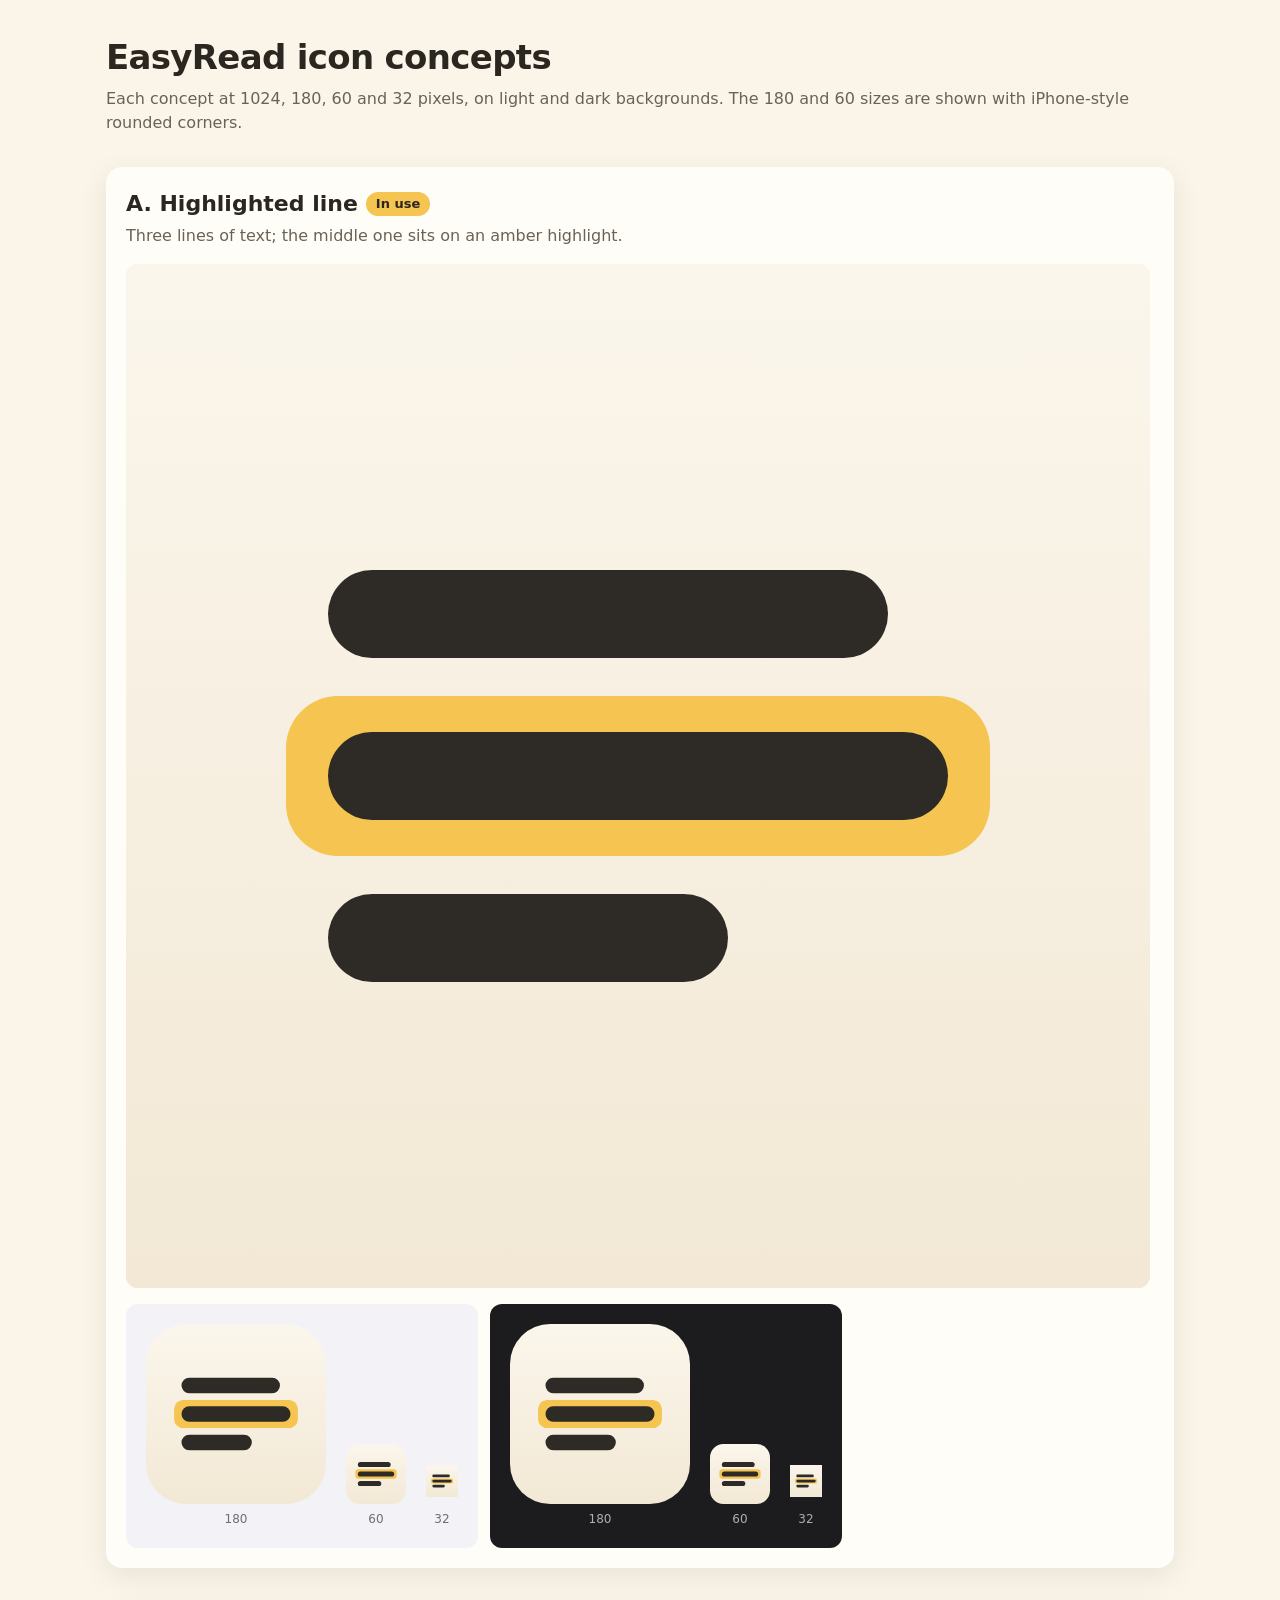
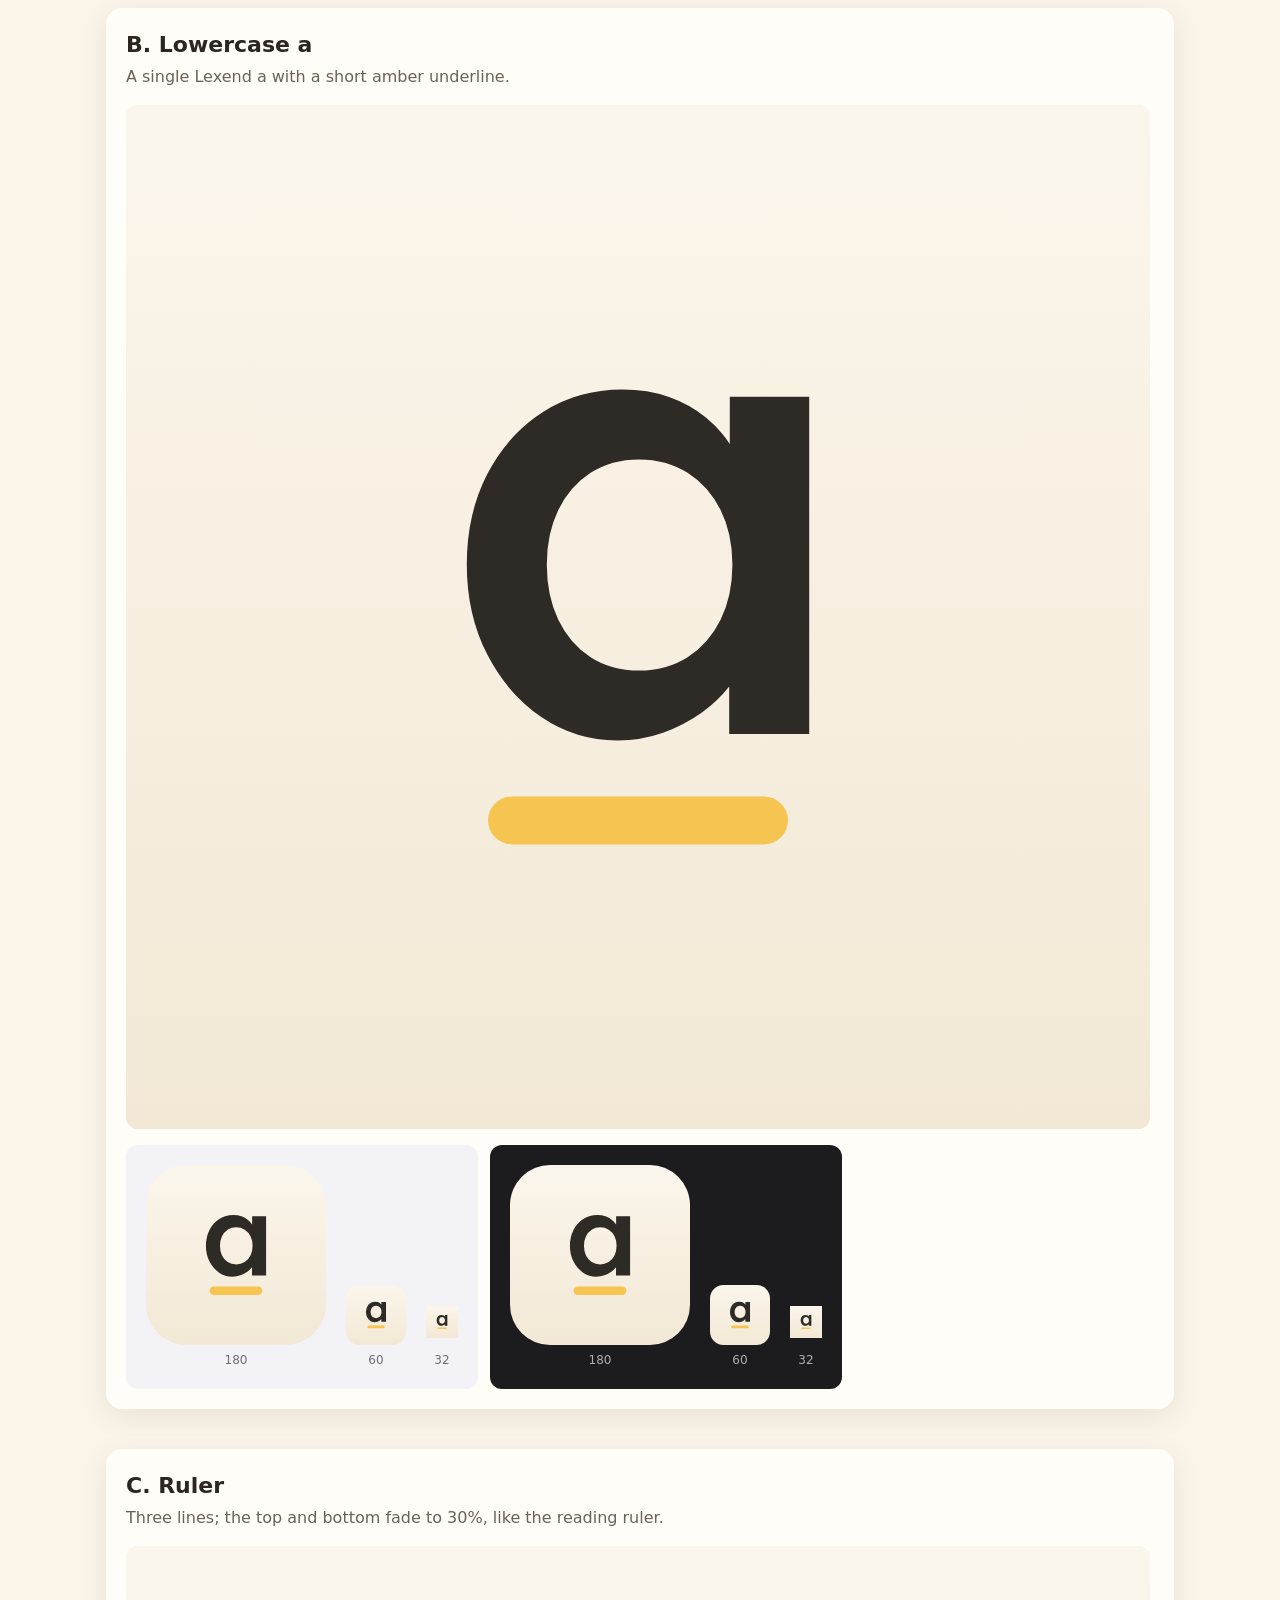
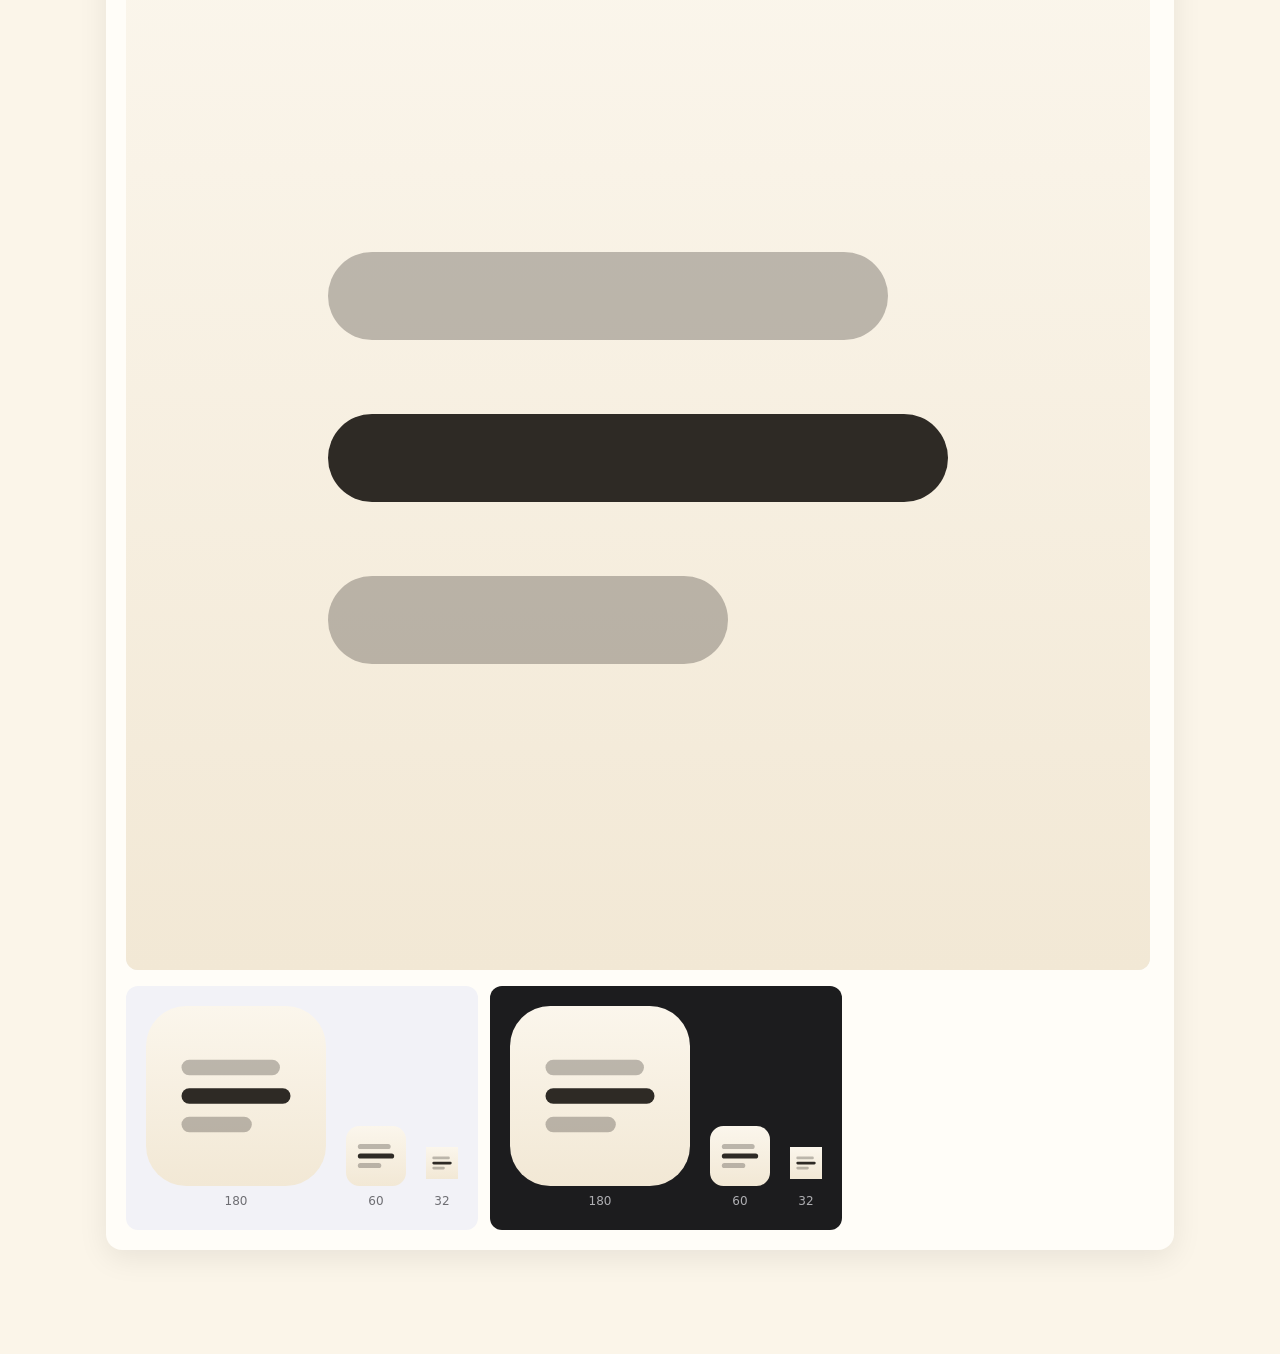
==== icons/preview.html @ 11f8ba72 "Add app icon concepts and exported icons Three 1024px concepts (highlighted line, lowercase a, ruler" ====
<!doctype html>
<html lang="en">
<head>
  <meta charset="utf-8">
  <meta name="viewport" content="width=device-width, initial-scale=1">
  <title>EasyRead icon concepts</title>
  <style>
    :root { --bg: #FBF5E9; --text: #2B2620; --muted: #6B6255; --card: #FFFDF8; }
    * { box-sizing: border-box; }
    body { margin: 0; background: var(--bg); color: var(--text); font: 16px/1.5 -apple-system, BlinkMacSystemFont, "Segoe UI", system-ui, sans-serif; }
    main { max-width: 1100px; margin: 0 auto; padding: 32px 16px 64px; }
    h1 { margin: 0 0 4px; font-size: 34px; letter-spacing: -0.02em; }
    .lede { margin: 0 0 32px; color: var(--muted); }
    .concept { margin: 0 0 40px; padding: 20px; border-radius: 16px; background: var(--card); box-shadow: 0 8px 30px rgba(0,0,0,.08); }
    .concept h2 { margin: 0 0 4px; font-size: 22px; }
    .concept p { margin: 0 0 16px; color: var(--muted); }
    .tag { display: inline-block; margin-left: 8px; padding: 2px 10px; border-radius: 999px; background: #F5C451; color: var(--text); font-size: 13px; font-weight: 600; vertical-align: 3px; }
    .master { display: block; width: 100%; max-width: 1024px; height: auto; border-radius: 12px; box-shadow: inset 0 0 0 1px rgba(0,0,0,.08); }
    .sizes { display: flex; flex-wrap: wrap; gap: 12px; margin-top: 16px; }
    .stage { display: flex; align-items: flex-end; gap: 20px; padding: 20px; border-radius: 12px; }
    .stage.light { background: #F2F2F7; }
    .stage.dark { background: #1C1C1E; }
    .stage figure { margin: 0; text-align: center; }
    .stage figcaption { margin-top: 6px; font-size: 12px; color: #6E6E73; }
    .stage.dark figcaption { color: #AEAEB2; }
    .ios { border-radius: 22.37%; display: block; }
  </style>
</head>
<body>
  <main>
    <h1>EasyRead icon concepts</h1>
    <p class="lede">Each concept at 1024, 180, 60 and 32 pixels, on light and dark backgrounds. The 180 and 60 sizes are shown with iPhone-style rounded corners.</p>
    <div id="concepts"></div>
  </main>
  <script>
    const concepts = [
      { file: "concept-a.svg", name: "A. Highlighted line", note: "Three lines of text; the middle one sits on an amber highlight.", inUse: true },
      { file: "concept-b.svg", name: "B. Lowercase a", note: "A single Lexend a with a short amber underline." },
      { file: "concept-c.svg", name: "C. Ruler", note: "Three lines; the top and bottom fade to 30%, like the reading ruler." },
    ];
    const root = document.getElementById("concepts");
    for (const c of concepts) {
      const sec = document.createElement("section");
      sec.className = "concept";
      const stage = (cls) => `<div class="stage ${cls}">
          <figure><img class="ios" src="${c.file}" width="180" height="180" alt=""><figcaption>180</figcaption></figure>
          <figure><img class="ios" src="${c.file}" width="60" height="60" alt=""><figcaption>60</figcaption></figure>
          <figure><img src="${c.file}" width="32" height="32" alt=""><figcaption>32</figcaption></figure>
        </div>`;
      sec.innerHTML = `<h2>${c.name}${c.inUse ? '<span class="tag">In use</span>' : ""}</h2>
        <p>${c.note}</p>
        <img class="master" src="${c.file}" width="1024" height="1024" alt="${c.name} at 1024 pixels">
        <div class="sizes">${stage("light")}${stage("dark")}</div>`;
      root.appendChild(sec);
    }
  </script>
</body>
</html>
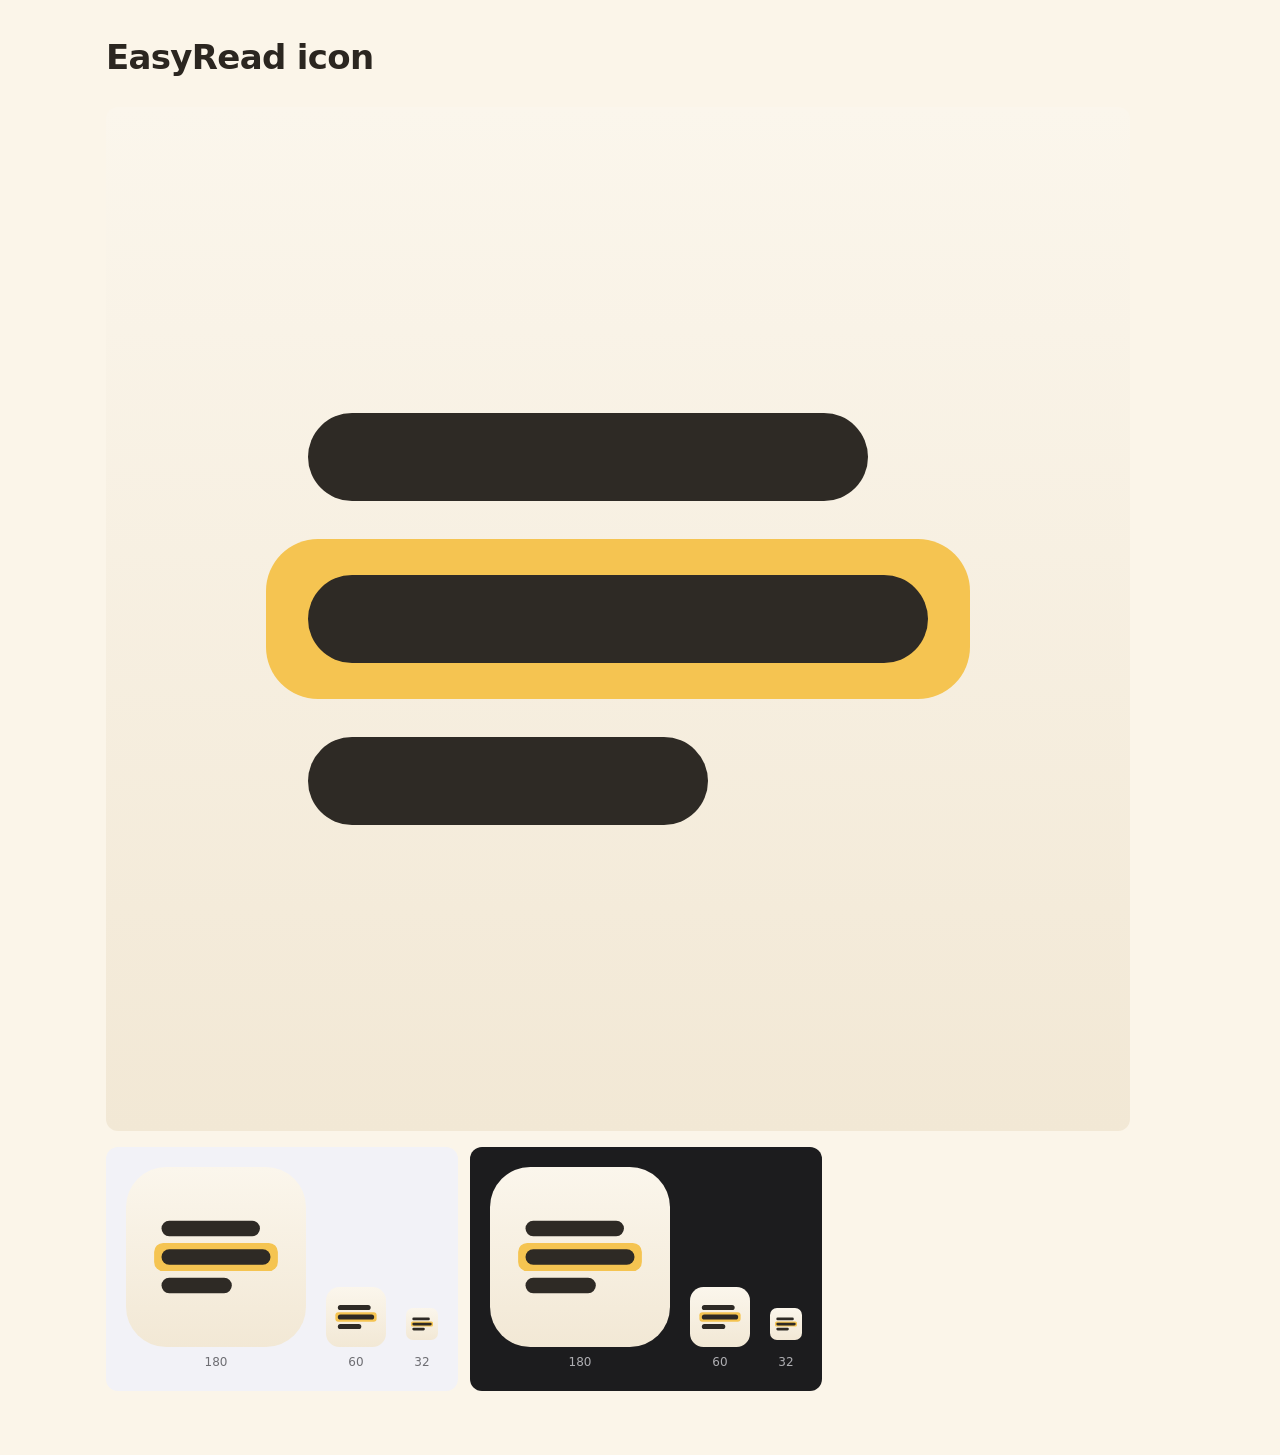
==== commit d9a33bef: "Move to the v3 guide: audit, cuts, and Phase 1 Cut from v1 (per the v3 guide): Settings screen, cust" ====
--- a/icons/preview.html
+++ b/icons/preview.html
@@ -3,56 +3,39 @@
 <head>
   <meta charset="utf-8">
   <meta name="viewport" content="width=device-width, initial-scale=1">
-  <title>EasyRead icon concepts</title>
+  <title>EasyRead icon</title>
   <style>
-    :root { --bg: #FBF5E9; --text: #2B2620; --muted: #6B6255; --card: #FFFDF8; }
     * { box-sizing: border-box; }
-    body { margin: 0; background: var(--bg); color: var(--text); font: 16px/1.5 -apple-system, BlinkMacSystemFont, "Segoe UI", system-ui, sans-serif; }
+    body { margin: 0; background: #FBF5E9; color: #2B2620; font: 16px/1.5 -apple-system, BlinkMacSystemFont, "Segoe UI", system-ui, sans-serif; }
     main { max-width: 1100px; margin: 0 auto; padding: 32px 16px 64px; }
-    h1 { margin: 0 0 4px; font-size: 34px; letter-spacing: -0.02em; }
-    .lede { margin: 0 0 32px; color: var(--muted); }
-    .concept { margin: 0 0 40px; padding: 20px; border-radius: 16px; background: var(--card); box-shadow: 0 8px 30px rgba(0,0,0,.08); }
-    .concept h2 { margin: 0 0 4px; font-size: 22px; }
-    .concept p { margin: 0 0 16px; color: var(--muted); }
-    .tag { display: inline-block; margin-left: 8px; padding: 2px 10px; border-radius: 999px; background: #F5C451; color: var(--text); font-size: 13px; font-weight: 600; vertical-align: 3px; }
-    .master { display: block; width: 100%; max-width: 1024px; height: auto; border-radius: 12px; box-shadow: inset 0 0 0 1px rgba(0,0,0,.08); }
+    h1 { margin: 0 0 24px; font-size: 34px; letter-spacing: -0.02em; }
+    .master { display: block; width: 100%; max-width: 1024px; height: auto; border-radius: 12px; }
     .sizes { display: flex; flex-wrap: wrap; gap: 12px; margin-top: 16px; }
     .stage { display: flex; align-items: flex-end; gap: 20px; padding: 20px; border-radius: 12px; }
-    .stage.light { background: #F2F2F7; }
-    .stage.dark { background: #1C1C1E; }
-    .stage figure { margin: 0; text-align: center; }
-    .stage figcaption { margin-top: 6px; font-size: 12px; color: #6E6E73; }
-    .stage.dark figcaption { color: #AEAEB2; }
-    .ios { border-radius: 22.37%; display: block; }
+    .light { background: #F2F2F7; }
+    .dark { background: #1C1C1E; }
+    figure { margin: 0; text-align: center; }
+    figcaption { margin-top: 6px; font-size: 12px; color: #6E6E73; }
+    .dark figcaption { color: #AEAEB2; }
+    .ios { display: block; border-radius: 22.37%; }
   </style>
 </head>
 <body>
   <main>
-    <h1>EasyRead icon concepts</h1>
-    <p class="lede">Each concept at 1024, 180, 60 and 32 pixels, on light and dark backgrounds. The 180 and 60 sizes are shown with iPhone-style rounded corners.</p>
-    <div id="concepts"></div>
+    <h1>EasyRead icon</h1>
+    <img class="master" src="icon.svg" width="1024" height="1024" alt="The EasyRead icon at 1024 pixels">
+    <div class="sizes">
+      <div class="stage light">
+        <figure><img class="ios" src="icon.svg" width="180" height="180" alt=""><figcaption>180</figcaption></figure>
+        <figure><img class="ios" src="icon.svg" width="60" height="60" alt=""><figcaption>60</figcaption></figure>
+        <figure><img src="favicon.svg" width="32" height="32" alt=""><figcaption>32</figcaption></figure>
+      </div>
+      <div class="stage dark">
+        <figure><img class="ios" src="icon.svg" width="180" height="180" alt=""><figcaption>180</figcaption></figure>
+        <figure><img class="ios" src="icon.svg" width="60" height="60" alt=""><figcaption>60</figcaption></figure>
+        <figure><img src="favicon.svg" width="32" height="32" alt=""><figcaption>32</figcaption></figure>
+      </div>
+    </div>
   </main>
-  <script>
-    const concepts = [
-      { file: "concept-a.svg", name: "A. Highlighted line", note: "Three lines of text; the middle one sits on an amber highlight.", inUse: true },
-      { file: "concept-b.svg", name: "B. Lowercase a", note: "A single Lexend a with a short amber underline." },
-      { file: "concept-c.svg", name: "C. Ruler", note: "Three lines; the top and bottom fade to 30%, like the reading ruler." },
-    ];
-    const root = document.getElementById("concepts");
-    for (const c of concepts) {
-      const sec = document.createElement("section");
-      sec.className = "concept";
-      const stage = (cls) => `<div class="stage ${cls}">
-          <figure><img class="ios" src="${c.file}" width="180" height="180" alt=""><figcaption>180</figcaption></figure>
-          <figure><img class="ios" src="${c.file}" width="60" height="60" alt=""><figcaption>60</figcaption></figure>
-          <figure><img src="${c.file}" width="32" height="32" alt=""><figcaption>32</figcaption></figure>
-        </div>`;
-      sec.innerHTML = `<h2>${c.name}${c.inUse ? '<span class="tag">In use</span>' : ""}</h2>
-        <p>${c.note}</p>
-        <img class="master" src="${c.file}" width="1024" height="1024" alt="${c.name} at 1024 pixels">
-        <div class="sizes">${stage("light")}${stage("dark")}</div>`;
-      root.appendChild(sec);
-    }
-  </script>
 </body>
 </html>
